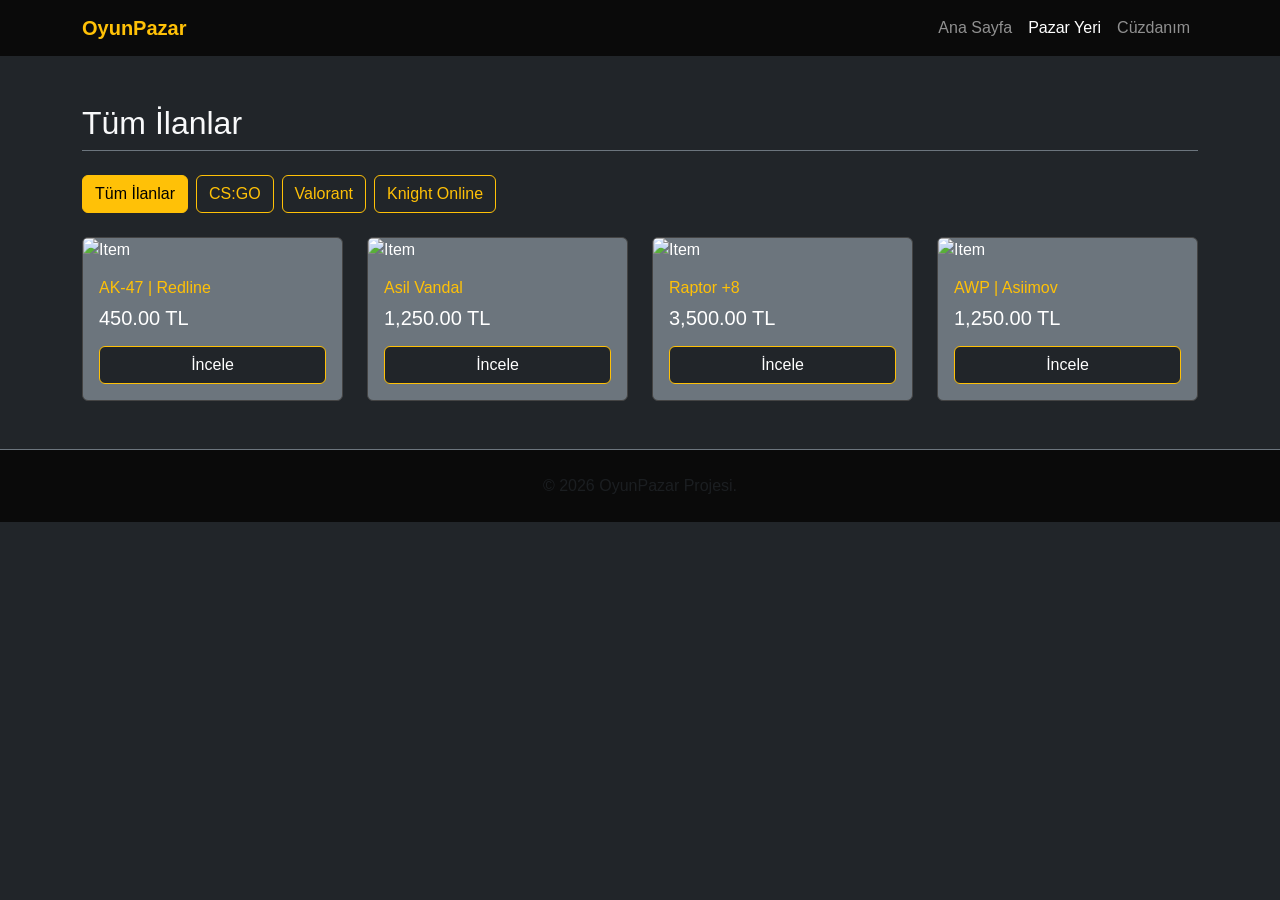
==== marketplace.html @ 5a60e392 "Proje taslağı eklendi" ====
<!DOCTYPE html>
<html lang="tr">
<head>
    <meta charset="UTF-8">
    <meta name="viewport" content="width=device-width, initial-scale=1.0">
    <title>Pazar Yeri - OyunPazar</title>
    <link href="https://cdn.jsdelivr.net/npm/bootstrap@5.3.0/dist/css/bootstrap.min.css" rel="stylesheet">
    <link rel="stylesheet" href="style.css">
</head>
<body class="bg-dark text-light">

    <nav class="navbar navbar-expand-lg navbar-dark bg-black">
        <div class="container">
            <a class="navbar-brand text-warning fw-bold" href="index.html">OyunPazar</a>
            <button class="navbar-toggler" type="button" data-bs-toggle="collapse" data-bs-target="#navbarNav">
                <span class="navbar-toggler-icon"></span>
            </button>
            <div class="collapse navbar-collapse" id="navbarNav">
                <ul class="navbar-nav ms-auto">
                    <li class="nav-item"><a class="nav-link" href="index.html">Ana Sayfa</a></li>
                    <li class="nav-item"><a class="nav-link active" href="marketplace.html">Pazar Yeri</a></li>
                    <li class="nav-item"><a class="nav-link" href="profile.html">Cüzdanım</a></li>
                </ul>
            </div>
        </div>
    </nav>

    <div class="container mt-5 mb-5">
        <h2 class="border-bottom border-secondary pb-2 mb-4">Tüm İlanlar</h2>
        
        <div class="row mb-4">
            <div class="col-md-12 d-flex flex-wrap gap-2">
                <button class="btn btn-warning" onclick="filtrele('hepsi')">Tüm İlanlar</button>
                <button class="btn btn-outline-warning" onclick="filtrele('csgo')">CS:GO</button>
                <button class="btn btn-outline-warning" onclick="filtrele('valorant')">Valorant</button>
                <button class="btn btn-outline-warning" onclick="filtrele('ko')">Knight Online</button>
            </div>
        </div>

        <div class="row g-4" id="ilanlar-kutusu">
            
            <div class="col-md-3 col-sm-6 ilan-karti" data-kategori="csgo">
                <div class="card bg-secondary text-white custom-card h-100">
                    <img src="https://placehold.co/400x300/1a1a1a/ffc107?text=AK-47+Redline" class="card-img-top" alt="Item">
                    <div class="card-body d-flex flex-column">
                        <h6 class="card-title text-warning">AK-47 | Redline</h6>
                        <h5 class="mb-3 mt-auto">450.00 TL</h5>
                        <a href="product-detail.html" class="btn btn-dark w-100 border border-warning">İncele</a>
                    </div>
                </div>
            </div>
            
            <div class="col-md-3 col-sm-6 ilan-karti" data-kategori="valorant">
                <div class="card bg-secondary text-white custom-card h-100">
                    <img src="https://placehold.co/400x300/1a1a1a/ffc107?text=Asil+Vandal" class="card-img-top" alt="Item">
                    <div class="card-body d-flex flex-column">
                        <h6 class="card-title text-warning">Asil Vandal</h6>
                        <h5 class="mb-3 mt-auto">1,250.00 TL</h5>
                        <a href="product-detail.html" class="btn btn-dark w-100 border border-warning">İncele</a>
                    </div>
                </div>
            </div>

            <div class="col-md-3 col-sm-6 ilan-karti" data-kategori="ko">
                <div class="card bg-secondary text-white custom-card h-100">
                    <img src="https://placehold.co/400x300/1a1a1a/ffc107?text=Raptor+%2B8" class="card-img-top" alt="Item">
                    <div class="card-body d-flex flex-column">
                        <h6 class="card-title text-warning">Raptor +8</h6>
                        <h5 class="mb-3 mt-auto">3,500.00 TL</h5>
                        <a href="product-detail.html" class="btn btn-dark w-100 border border-warning">İncele</a>
                    </div>
                </div>
            </div>

            <div class="col-md-3 col-sm-6 ilan-karti" data-kategori="csgo">
                <div class="card bg-secondary text-white custom-card h-100">
                    <img src="https://placehold.co/400x300/1a1a1a/ffc107?text=AWP+Asiimov" class="card-img-top" alt="Item">
                    <div class="card-body d-flex flex-column">
                        <h6 class="card-title text-warning">AWP | Asiimov</h6>
                        <h5 class="mb-3 mt-auto">1,250.00 TL</h5>
                        <a href="product-detail.html" class="btn btn-dark w-100 border border-warning">İncele</a>
                    </div>
                </div>
            </div>

        </div>
    </div>

    <footer class="bg-black text-center py-4 mt-auto border-top border-secondary">
        <div class="container">
            <p class="mb-0 text-muted">&copy; 2026 OyunPazar Projesi.</p>
        </div>
    </footer>

    <script src="https://cdn.jsdelivr.net/npm/bootstrap@5.3.0/dist/js/bootstrap.bundle.min.js"></script>
    <script src="script.js"></script>
</body>
</html>
---- style.css ----
/* Temel Ayarlar */
body {
    font-family: 'Segoe UI', Tahoma, Geneva, Verdana, sans-serif;
}

/* Navbar ve Footer Siyahı */
.bg-black {
    background-color: #0a0a0a !important;
}

/* Ana Sayfa Karşılama Alanı (Görünürlük) */
.custom-hero {
    background-color: #1a1a1a;
    border-radius: 15px;
    border: 1px solid #333;
    box-shadow: 0 4px 15px rgba(0,0,0,0.5);
}

/* Kart Hover Efekti (Geri Bildirim) */
.custom-card {
    transition: transform 0.3s ease, box-shadow 0.3s ease;
    border: 1px solid #444;
}

.custom-card:hover {
    transform: translateY(-5px);
    box-shadow: 0 10px 20px rgba(255, 193, 7, 0.2);
}
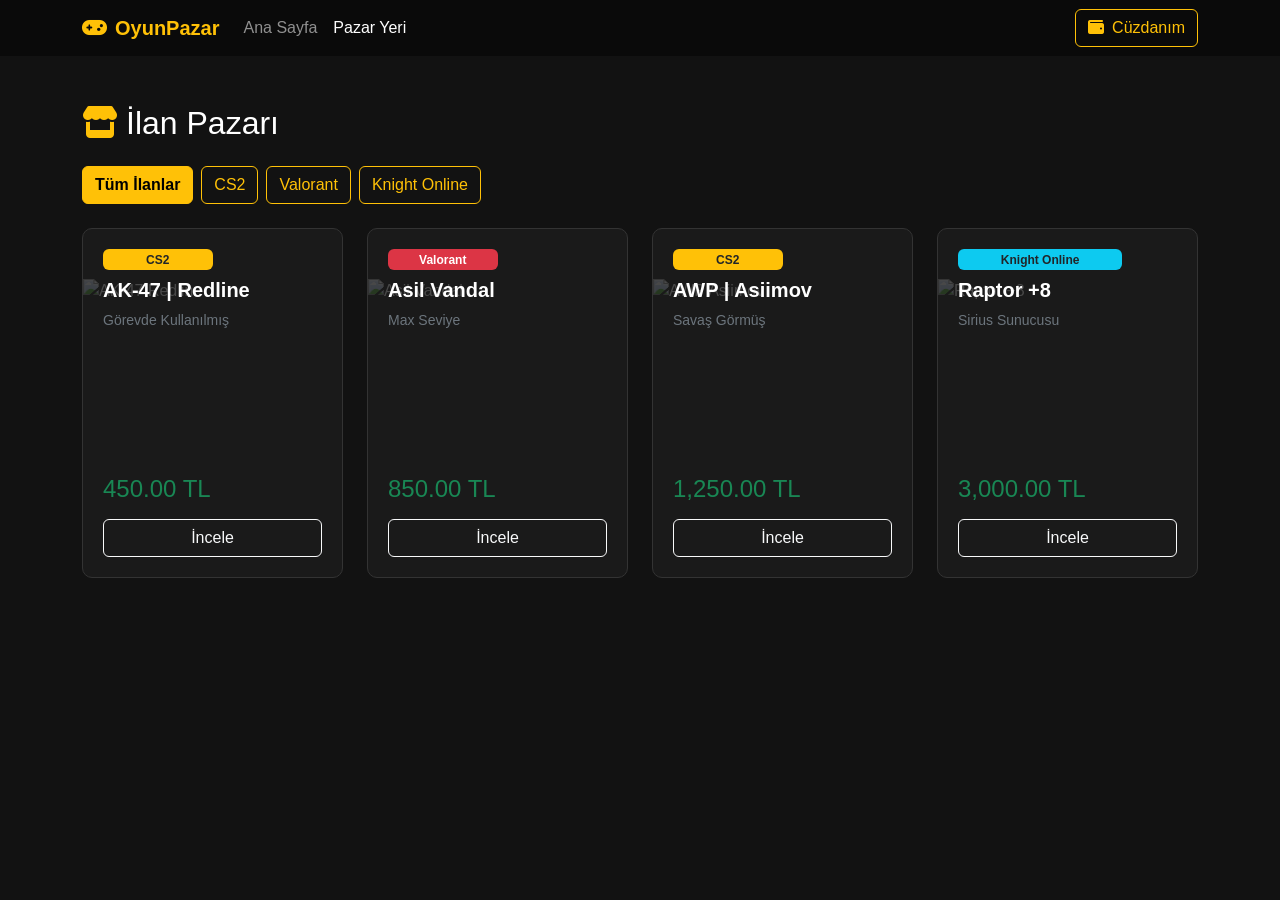
==== commit 88c3210f: "Added new design and tabbed wallet, separated JS file" ====
--- a/marketplace.html
+++ b/marketplace.html
@@ -3,35 +3,38 @@
 <head>
     <meta charset="UTF-8">
     <meta name="viewport" content="width=device-width, initial-scale=1.0">
-    <title>Pazar Yeri - OyunPazar</title>
+    <title>İlanlar - OyunPazar</title>
     <link href="https://cdn.jsdelivr.net/npm/bootstrap@5.3.0/dist/css/bootstrap.min.css" rel="stylesheet">
+    <link rel="stylesheet" href="https://cdnjs.cloudflare.com/ajax/libs/font-awesome/6.4.0/css/all.min.css">
     <link rel="stylesheet" href="style.css">
 </head>
-<body class="bg-dark text-light">
+<body>
 
-    <nav class="navbar navbar-expand-lg navbar-dark bg-black">
+    <nav class="navbar navbar-expand-lg navbar-dark bg-black sticky-top">
         <div class="container">
-            <a class="navbar-brand text-warning fw-bold" href="index.html">OyunPazar</a>
+            <a class="navbar-brand text-warning fw-bold" href="index.html"><i class="fas fa-gamepad me-2"></i>OyunPazar</a>
             <button class="navbar-toggler" type="button" data-bs-toggle="collapse" data-bs-target="#navbarNav">
                 <span class="navbar-toggler-icon"></span>
             </button>
             <div class="collapse navbar-collapse" id="navbarNav">
-                <ul class="navbar-nav ms-auto">
+                <ul class="navbar-nav me-auto">
                     <li class="nav-item"><a class="nav-link" href="index.html">Ana Sayfa</a></li>
                     <li class="nav-item"><a class="nav-link active" href="marketplace.html">Pazar Yeri</a></li>
-                    <li class="nav-item"><a class="nav-link" href="profile.html">Cüzdanım</a></li>
+                </ul>
+                <ul class="navbar-nav ms-auto">
+                    <li class="nav-item"><a class="btn btn-outline-warning" href="wallet.html"><i class="fas fa-wallet me-1"></i> Cüzdanım</a></li>
                 </ul>
             </div>
         </div>
     </nav>
 
     <div class="container mt-5 mb-5">
-        <h2 class="border-bottom border-secondary pb-2 mb-4">Tüm İlanlar</h2>
+        <h2 class="mb-4 text-white"><i class="fas fa-store me-2 text-warning"></i>İlan Pazarı</h2>
         
         <div class="row mb-4">
             <div class="col-md-12 d-flex flex-wrap gap-2">
-                <button class="btn btn-warning" onclick="filtrele('hepsi')">Tüm İlanlar</button>
-                <button class="btn btn-outline-warning" onclick="filtrele('csgo')">CS:GO</button>
+                <button class="btn btn-warning fw-bold" onclick="filtrele('hepsi')">Tüm İlanlar</button>
+                <button class="btn btn-outline-warning" onclick="filtrele('cs2')">CS2</button>
                 <button class="btn btn-outline-warning" onclick="filtrele('valorant')">Valorant</button>
                 <button class="btn btn-outline-warning" onclick="filtrele('ko')">Knight Online</button>
             </div>
@@ -39,46 +42,54 @@
 
         <div class="row g-4" id="ilanlar-kutusu">
             
-            <div class="col-md-3 col-sm-6 ilan-karti" data-kategori="csgo">
-                <div class="card bg-secondary text-white custom-card h-100">
-                    <img src="https://placehold.co/400x300/1a1a1a/ffc107?text=AK-47+Redline" class="card-img-top" alt="Item">
-                    <div class="card-body d-flex flex-column">
-                        <h6 class="card-title text-warning">AK-47 | Redline</h6>
-                        <h5 class="mb-3 mt-auto">450.00 TL</h5>
-                        <a href="product-detail.html" class="btn btn-dark w-100 border border-warning">İncele</a>
+            <div class="col-md-3 col-sm-6 ilan-karti" data-kategori="cs2">
+                <div class="ilan-karti-inner">
+                    <img src="img/ak47redline-ilan.png" class="ilan-bg-img" alt="AK-47 Redline">
+                    <div class="ilan-content">
+                        <span class="badge bg-warning text-dark w-50 mb-2">CS2</span>
+                        <h5 class="text-white fw-bold">AK-47 | Redline</h5>
+                        <p class="text-secondary small">Görevde Kullanılmış</p>
+                        <h4 class="text-success mt-auto mb-3">450.00 TL</h4>
+                        <a href="product-detail.html" class="btn btn-outline-light w-100">İncele</a>
                     </div>
                 </div>
             </div>
-            
+
             <div class="col-md-3 col-sm-6 ilan-karti" data-kategori="valorant">
-                <div class="card bg-secondary text-white custom-card h-100">
-                    <img src="https://placehold.co/400x300/1a1a1a/ffc107?text=Asil+Vandal" class="card-img-top" alt="Item">
-                    <div class="card-body d-flex flex-column">
-                        <h6 class="card-title text-warning">Asil Vandal</h6>
-                        <h5 class="mb-3 mt-auto">1,250.00 TL</h5>
-                        <a href="product-detail.html" class="btn btn-dark w-100 border border-warning">İncele</a>
+                <div class="ilan-karti-inner">
+                    <img src="img/asilvandal-ilan.png" class="ilan-bg-img" alt="Asil Vandal">
+                    <div class="ilan-content">
+                        <span class="badge bg-danger text-white w-50 mb-2">Valorant</span>
+                        <h5 class="text-white fw-bold">Asil Vandal</h5>
+                        <p class="text-secondary small">Max Seviye</p>
+                        <h4 class="text-success mt-auto mb-3">850.00 TL</h4>
+                        <a href="#" class="btn btn-outline-light w-100">İncele</a>
+                    </div>
+                </div>
+            </div>
+
+            <div class="col-md-3 col-sm-6 ilan-karti" data-kategori="cs2">
+                <div class="ilan-karti-inner">
+                    <img src="img/awpasimov-ilan.png" class="ilan-bg-img" alt="AWP Asiimov">
+                    <div class="ilan-content">
+                        <span class="badge bg-warning text-dark w-50 mb-2">CS2</span>
+                        <h5 class="text-white fw-bold">AWP | Asiimov</h5>
+                        <p class="text-secondary small">Savaş Görmüş</p>
+                        <h4 class="text-success mt-auto mb-3">1,250.00 TL</h4>
+                        <a href="product-detail.html" class="btn btn-outline-light w-100">İncele</a>
                     </div>
                 </div>
             </div>
 
             <div class="col-md-3 col-sm-6 ilan-karti" data-kategori="ko">
-                <div class="card bg-secondary text-white custom-card h-100">
-                    <img src="https://placehold.co/400x300/1a1a1a/ffc107?text=Raptor+%2B8" class="card-img-top" alt="Item">
-                    <div class="card-body d-flex flex-column">
-                        <h6 class="card-title text-warning">Raptor +8</h6>
-                        <h5 class="mb-3 mt-auto">3,500.00 TL</h5>
-                        <a href="product-detail.html" class="btn btn-dark w-100 border border-warning">İncele</a>
-                    </div>
-                </div>
-            </div>
-
-            <div class="col-md-3 col-sm-6 ilan-karti" data-kategori="csgo">
-                <div class="card bg-secondary text-white custom-card h-100">
-                    <img src="https://placehold.co/400x300/1a1a1a/ffc107?text=AWP+Asiimov" class="card-img-top" alt="Item">
-                    <div class="card-body d-flex flex-column">
-                        <h6 class="card-title text-warning">AWP | Asiimov</h6>
-                        <h5 class="mb-3 mt-auto">1,250.00 TL</h5>
-                        <a href="product-detail.html" class="btn btn-dark w-100 border border-warning">İncele</a>
+                <div class="ilan-karti-inner">
+                    <img src="img/raptor-ilan.png" class="ilan-bg-img" alt="Raptor +8">
+                    <div class="ilan-content">
+                        <span class="badge bg-info text-dark w-75 mb-2">Knight Online</span>
+                        <h5 class="text-white fw-bold">Raptor +8</h5>
+                        <p class="text-secondary small">Sirius Sunucusu</p>
+                        <h4 class="text-success mt-auto mb-3">3,000.00 TL</h4>
+                        <a href="#" class="btn btn-outline-light w-100">İncele</a>
                     </div>
                 </div>
             </div>
@@ -86,12 +97,6 @@
         </div>
     </div>
 
-    <footer class="bg-black text-center py-4 mt-auto border-top border-secondary">
-        <div class="container">
-            <p class="mb-0 text-muted">&copy; 2026 OyunPazar Projesi.</p>
-        </div>
-    </footer>
-
     <script src="https://cdn.jsdelivr.net/npm/bootstrap@5.3.0/dist/js/bootstrap.bundle.min.js"></script>
     <script src="script.js"></script>
 </body>
--- a/style.css
+++ b/style.css
@@ -1,28 +1,81 @@
-/* Temel Ayarlar */
 body {
+    background-color: #121212;
+    color: #fff;
     font-family: 'Segoe UI', Tahoma, Geneva, Verdana, sans-serif;
 }
 
-/* Navbar ve Footer Siyahı */
 .bg-black {
     background-color: #0a0a0a !important;
 }
 
-/* Ana Sayfa Karşılama Alanı (Görünürlük) */
-.custom-hero {
-    background-color: #1a1a1a;
-    border-radius: 15px;
-    border: 1px solid #333;
-    box-shadow: 0 4px 15px rgba(0,0,0,0.5);
+/* Kategori Arka Planlı Kartlar */
+.category-card {
+    height: 220px;
+    background-size: cover;
+    background-position: center;
+    position: relative;
+    border: 1px solid #444;
+    border-radius: 10px;
+    overflow: hidden;
+    transition: transform 0.3s ease, box-shadow 0.3s ease;
+    display: block;
+    text-decoration: none;
 }
 
-/* Kart Hover Efekti (Geri Bildirim) */
-.custom-card {
-    transition: transform 0.3s ease, box-shadow 0.3s ease;
-    border: 1px solid #444;
+.category-card:hover {
+    transform: translateY(-5px);
+    box-shadow: 0 10px 20px rgba(255, 193, 7, 0.4);
 }
 
-.custom-card:hover {
+.category-overlay {
+    position: absolute;
+    top: 0; left: 0; width: 100%; height: 100%;
+    background: rgba(0, 0, 0, 0.7); /* Resmi karartır, yazıyı öne çıkarır */
+    display: flex;
+    flex-direction: column;
+    justify-content: center;
+    align-items: center;
+    transition: background 0.3s ease;
+}
+
+.category-card:hover .category-overlay {
+    background: rgba(0, 0, 0, 0.4); /* Hoverda aydınlanır */
+}
+
+/* İlan Kartları (Resim Arkada) */
+.ilan-karti-inner {
+    position: relative;
+    height: 350px;
+    background-color: #1a1a1a;
+    border: 1px solid #333;
+    border-radius: 10px;
+    overflow: hidden;
+    transition: transform 0.3s ease;
+}
+
+.ilan-karti-inner:hover {
     transform: translateY(-5px);
-    box-shadow: 0 10px 20px rgba(255, 193, 7, 0.2);
+    border-color: #ffc107;
+}
+
+.ilan-bg-img {
+    position: absolute;
+    top: 50px; left: 0; width: 100%; height: 80%;
+    object-fit: contain;
+    opacity: 0.2; /* Resim yazının arkasında silik dursun */
+    z-index: 0;
+    transition: opacity 0.3s ease;
+}
+
+.ilan-karti-inner:hover .ilan-bg-img {
+    opacity: 0.5; /* Fareyle gelince resim belirginleşsin */
+}
+
+.ilan-content {
+    position: relative;
+    z-index: 1;
+    height: 100%;
+    display: flex;
+    flex-direction: column;
+    padding: 20px;
 }
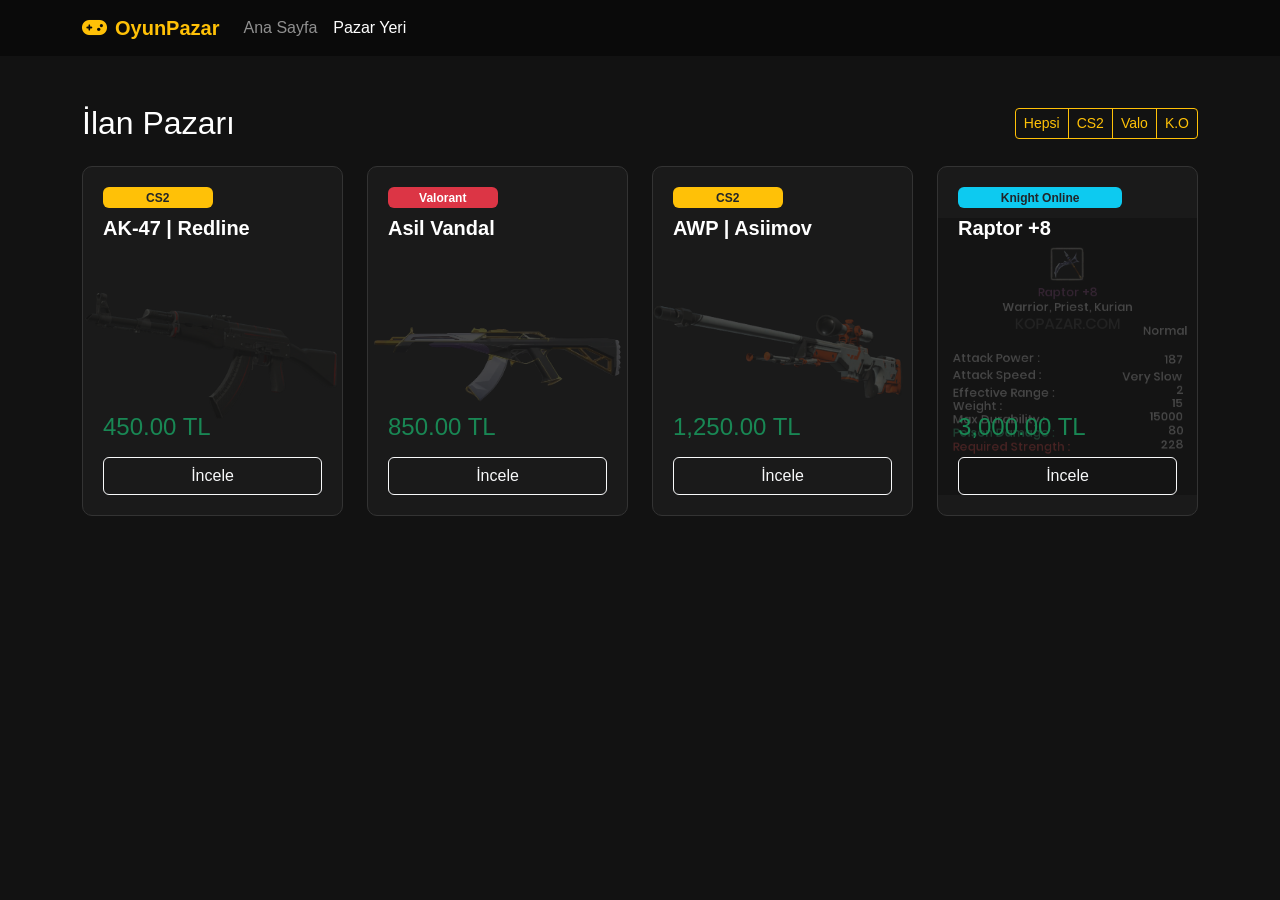
==== commit d1f38cac: "Final polish: Added hero box, fixed seller nicknames and enhanced filtering" ====
--- a/marketplace.html
+++ b/marketplace.html
@@ -2,101 +2,82 @@
 <html lang="tr">
 <head>
     <meta charset="UTF-8">
-    <meta name="viewport" content="width=device-width, initial-scale=1.0">
-    <title>İlanlar - OyunPazar</title>
+    <title>Pazar Yeri - OyunPazar</title>
     <link href="https://cdn.jsdelivr.net/npm/bootstrap@5.3.0/dist/css/bootstrap.min.css" rel="stylesheet">
     <link rel="stylesheet" href="https://cdnjs.cloudflare.com/ajax/libs/font-awesome/6.4.0/css/all.min.css">
     <link rel="stylesheet" href="style.css">
 </head>
 <body>
-
     <nav class="navbar navbar-expand-lg navbar-dark bg-black sticky-top">
         <div class="container">
             <a class="navbar-brand text-warning fw-bold" href="index.html"><i class="fas fa-gamepad me-2"></i>OyunPazar</a>
-            <button class="navbar-toggler" type="button" data-bs-toggle="collapse" data-bs-target="#navbarNav">
-                <span class="navbar-toggler-icon"></span>
-            </button>
             <div class="collapse navbar-collapse" id="navbarNav">
                 <ul class="navbar-nav me-auto">
                     <li class="nav-item"><a class="nav-link" href="index.html">Ana Sayfa</a></li>
                     <li class="nav-item"><a class="nav-link active" href="marketplace.html">Pazar Yeri</a></li>
-                </ul>
-                <ul class="navbar-nav ms-auto">
-                    <li class="nav-item"><a class="btn btn-outline-warning" href="wallet.html"><i class="fas fa-wallet me-1"></i> Cüzdanım</a></li>
                 </ul>
             </div>
         </div>
     </nav>
 
     <div class="container mt-5 mb-5">
-        <h2 class="mb-4 text-white"><i class="fas fa-store me-2 text-warning"></i>İlan Pazarı</h2>
-        
-        <div class="row mb-4">
-            <div class="col-md-12 d-flex flex-wrap gap-2">
-                <button class="btn btn-warning fw-bold" onclick="filtrele('hepsi')">Tüm İlanlar</button>
-                <button class="btn btn-outline-warning" onclick="filtrele('cs2')">CS2</button>
-                <button class="btn btn-outline-warning" onclick="filtrele('valorant')">Valorant</button>
-                <button class="btn btn-outline-warning" onclick="filtrele('ko')">Knight Online</button>
+        <div class="d-flex justify-content-between align-items-center mb-4">
+            <h2 class="text-white m-0">İlan Pazarı</h2>
+            <div class="btn-group">
+                <button class="btn btn-outline-warning btn-sm" onclick="filtrele('hepsi')">Hepsi</button>
+                <button class="btn btn-outline-warning btn-sm" onclick="filtrele('cs2')">CS2</button>
+                <button class="btn btn-outline-warning btn-sm" onclick="filtrele('valorant')">Valo</button>
+                <button class="btn btn-outline-warning btn-sm" onclick="filtrele('ko')">K.O</button>
             </div>
         </div>
 
         <div class="row g-4" id="ilanlar-kutusu">
-            
-            <div class="col-md-3 col-sm-6 ilan-karti" data-kategori="cs2">
+            <div class="col-md-3 ilan-karti" data-kategori="cs2">
                 <div class="ilan-karti-inner">
-                    <img src="img/ak47redline-ilan.png" class="ilan-bg-img" alt="AK-47 Redline">
+                    <img src="img/ak47redline-ilan.png" class="ilan-bg-img">
                     <div class="ilan-content">
-                        <span class="badge bg-warning text-dark w-50 mb-2">CS2</span>
+                        <span class="badge bg-warning text-dark mb-2 w-50">CS2</span>
                         <h5 class="text-white fw-bold">AK-47 | Redline</h5>
-                        <p class="text-secondary small">Görevde Kullanılmış</p>
                         <h4 class="text-success mt-auto mb-3">450.00 TL</h4>
-                        <a href="product-detail.html" class="btn btn-outline-light w-100">İncele</a>
+                        <a href="product-detail.html?item=ak47" class="btn btn-outline-light w-100">İncele</a>
                     </div>
                 </div>
             </div>
-
-            <div class="col-md-3 col-sm-6 ilan-karti" data-kategori="valorant">
+            <div class="col-md-3 ilan-karti" data-kategori="valorant">
                 <div class="ilan-karti-inner">
-                    <img src="img/asilvandal-ilan.png" class="ilan-bg-img" alt="Asil Vandal">
+                    <img src="img/asilvandal-ilan.png" class="ilan-bg-img">
                     <div class="ilan-content">
-                        <span class="badge bg-danger text-white w-50 mb-2">Valorant</span>
+                        <span class="badge bg-danger text-white mb-2 w-50">Valorant</span>
                         <h5 class="text-white fw-bold">Asil Vandal</h5>
-                        <p class="text-secondary small">Max Seviye</p>
                         <h4 class="text-success mt-auto mb-3">850.00 TL</h4>
-                        <a href="#" class="btn btn-outline-light w-100">İncele</a>
+                        <a href="product-detail.html?item=vandal" class="btn btn-outline-light w-100">İncele</a>
                     </div>
                 </div>
             </div>
-
-            <div class="col-md-3 col-sm-6 ilan-karti" data-kategori="cs2">
+            <div class="col-md-3 ilan-karti" data-kategori="cs2">
                 <div class="ilan-karti-inner">
-                    <img src="img/awpasimov-ilan.png" class="ilan-bg-img" alt="AWP Asiimov">
+                    <img src="img/awpasiimov-ilan.png" class="ilan-bg-img">
                     <div class="ilan-content">
-                        <span class="badge bg-warning text-dark w-50 mb-2">CS2</span>
+                        <span class="badge bg-warning text-dark mb-2 w-50">CS2</span>
                         <h5 class="text-white fw-bold">AWP | Asiimov</h5>
-                        <p class="text-secondary small">Savaş Görmüş</p>
                         <h4 class="text-success mt-auto mb-3">1,250.00 TL</h4>
-                        <a href="product-detail.html" class="btn btn-outline-light w-100">İncele</a>
+                        <a href="product-detail.html?item=awp" class="btn btn-outline-light w-100">İncele</a>
                     </div>
                 </div>
             </div>
-
-            <div class="col-md-3 col-sm-6 ilan-karti" data-kategori="ko">
+            <div class="col-md-3 ilan-karti" data-kategori="ko">
                 <div class="ilan-karti-inner">
-                    <img src="img/raptor-ilan.png" class="ilan-bg-img" alt="Raptor +8">
+                    <img src="img/raptor-ilan.png" class="ilan-bg-img">
                     <div class="ilan-content">
-                        <span class="badge bg-info text-dark w-75 mb-2">Knight Online</span>
+                        <span class="badge bg-info text-dark mb-2 w-75">Knight Online</span>
                         <h5 class="text-white fw-bold">Raptor +8</h5>
-                        <p class="text-secondary small">Sirius Sunucusu</p>
                         <h4 class="text-success mt-auto mb-3">3,000.00 TL</h4>
-                        <a href="#" class="btn btn-outline-light w-100">İncele</a>
+                        <a href="product-detail.html?item=raptor" class="btn btn-outline-light w-100">İncele</a>
                     </div>
                 </div>
             </div>
-
         </div>
     </div>
-
     <script src="https://cdn.jsdelivr.net/npm/bootstrap@5.3.0/dist/js/bootstrap.bundle.min.js"></script>
     <script src="script.js"></script>
 </body>
--- a/style.css
+++ b/style.css
@@ -1,81 +1,23 @@
-body {
-    background-color: #121212;
-    color: #fff;
-    font-family: 'Segoe UI', Tahoma, Geneva, Verdana, sans-serif;
+body { background-color: #121212; color: #fff; font-family: 'Segoe UI', sans-serif; }
+.bg-black { background-color: #0a0a0a !important; }
+
+/* Yeni Başlık Kutusu (Hero Box) */
+.hero-box {
+    background-color: #0a0a0a;
+    border: 1px solid #333;
+    border-radius: 15px;
+    padding: 60px 20px;
+    margin-top: 40px;
+    margin-bottom: 40px;
 }
 
-.bg-black {
-    background-color: #0a0a0a !important;
-}
+/* Kategori Kartları */
+.category-card { height: 180px; background-color: #0a0a0a; border: 1px solid #333; border-radius: 10px; display: flex; justify-content: center; align-items: center; text-decoration: none; transition: 0.3s ease; }
+.category-card:hover { border-color: #ffc107; transform: translateY(-5px); background-color: #111; }
 
-/* Kategori Arka Planlı Kartlar */
-.category-card {
-    height: 220px;
-    background-size: cover;
-    background-position: center;
-    position: relative;
-    border: 1px solid #444;
-    border-radius: 10px;
-    overflow: hidden;
-    transition: transform 0.3s ease, box-shadow 0.3s ease;
-    display: block;
-    text-decoration: none;
-}
-
-.category-card:hover {
-    transform: translateY(-5px);
-    box-shadow: 0 10px 20px rgba(255, 193, 7, 0.4);
-}
-
-.category-overlay {
-    position: absolute;
-    top: 0; left: 0; width: 100%; height: 100%;
-    background: rgba(0, 0, 0, 0.7); /* Resmi karartır, yazıyı öne çıkarır */
-    display: flex;
-    flex-direction: column;
-    justify-content: center;
-    align-items: center;
-    transition: background 0.3s ease;
-}
-
-.category-card:hover .category-overlay {
-    background: rgba(0, 0, 0, 0.4); /* Hoverda aydınlanır */
-}
-
-/* İlan Kartları (Resim Arkada) */
-.ilan-karti-inner {
-    position: relative;
-    height: 350px;
-    background-color: #1a1a1a;
-    border: 1px solid #333;
-    border-radius: 10px;
-    overflow: hidden;
-    transition: transform 0.3s ease;
-}
-
-.ilan-karti-inner:hover {
-    transform: translateY(-5px);
-    border-color: #ffc107;
-}
-
-.ilan-bg-img {
-    position: absolute;
-    top: 50px; left: 0; width: 100%; height: 80%;
-    object-fit: contain;
-    opacity: 0.2; /* Resim yazının arkasında silik dursun */
-    z-index: 0;
-    transition: opacity 0.3s ease;
-}
-
-.ilan-karti-inner:hover .ilan-bg-img {
-    opacity: 0.5; /* Fareyle gelince resim belirginleşsin */
-}
-
-.ilan-content {
-    position: relative;
-    z-index: 1;
-    height: 100%;
-    display: flex;
-    flex-direction: column;
-    padding: 20px;
-}+/* İlan Kartları */
+.ilan-karti-inner { position: relative; height: 350px; background-color: #1a1a1a; border: 1px solid #333; border-radius: 10px; overflow: hidden; transition: 0.3s ease; }
+.ilan-karti-inner:hover { transform: translateY(-5px); border-color: #ffc107; }
+.ilan-bg-img { position: absolute; top: 50px; left: 0; width: 100%; height: 80%; object-fit: contain; opacity: 0.2; z-index: 0; transition: 0.5s ease; }
+.ilan-karti-inner:hover .ilan-bg-img { opacity: 0.6; }
+.ilan-content { position: relative; z-index: 1; height: 100%; display: flex; flex-direction: column; padding: 20px; }
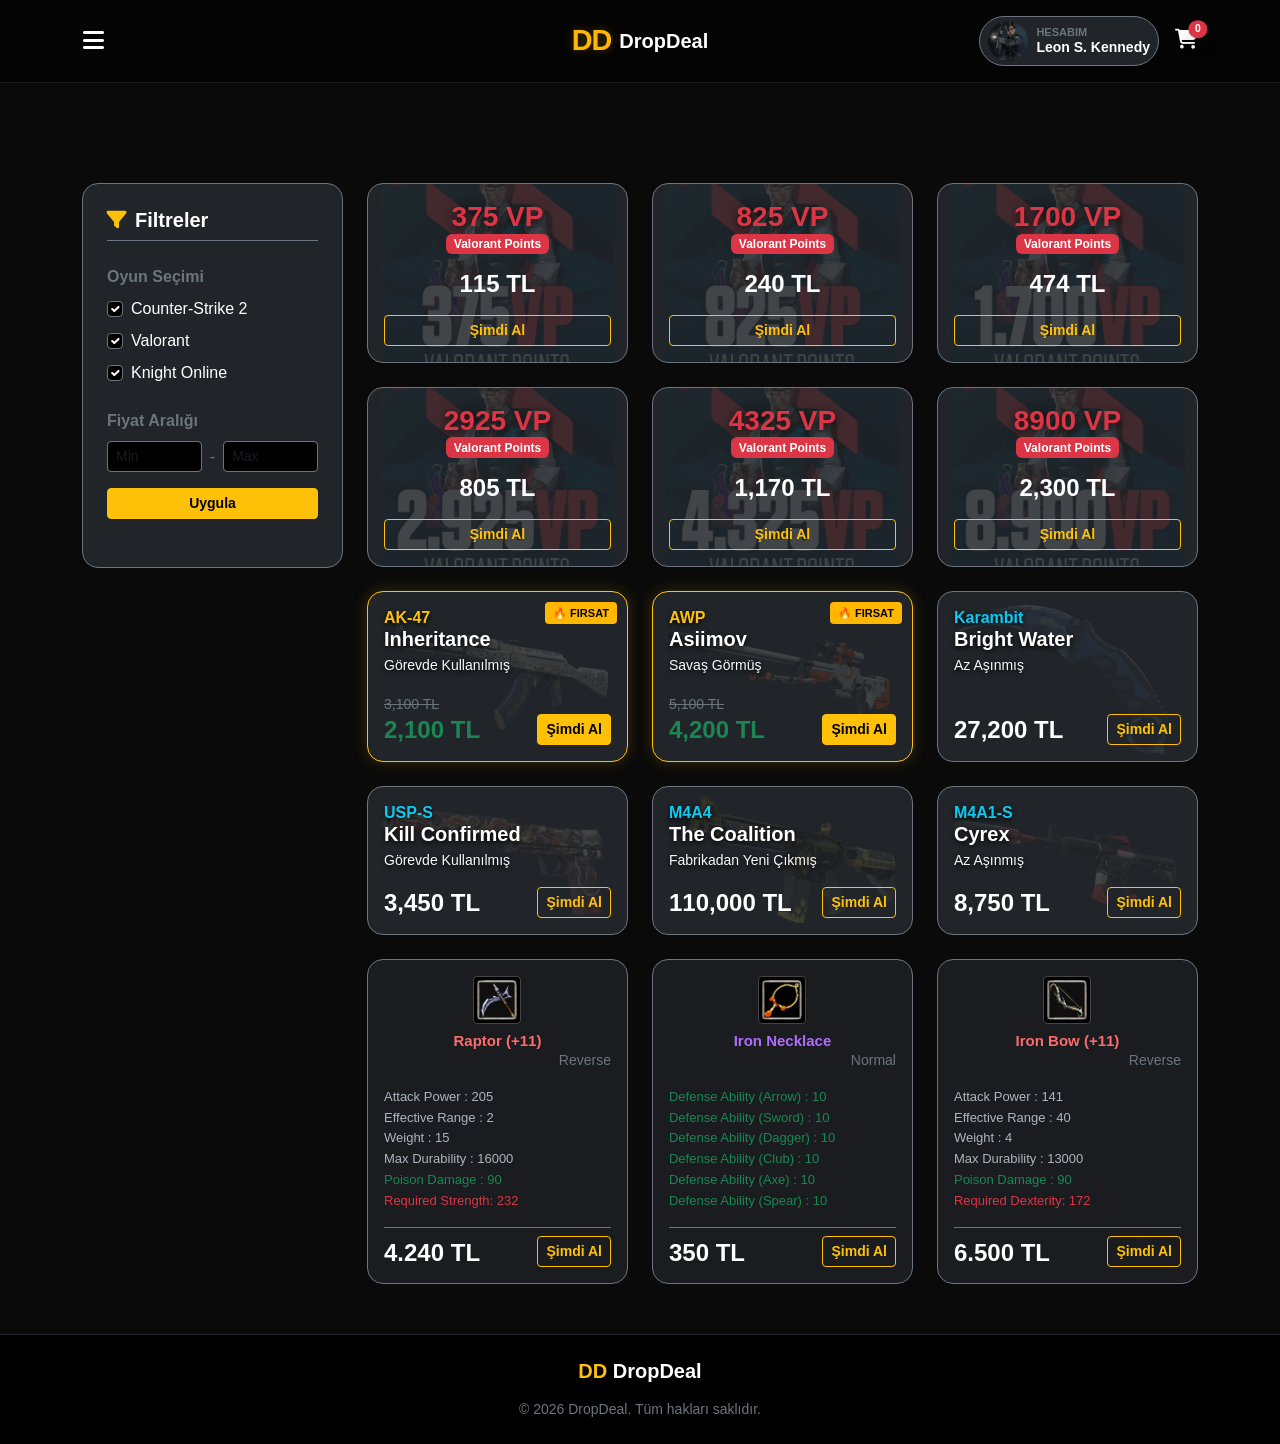
==== commit 864ae702: "Finalize project updates and optimize logic" ====
--- a/marketplace.html
+++ b/marketplace.html
@@ -1,84 +1,404 @@
 <!DOCTYPE html>
-<html lang="tr">
-<head>
-    <meta charset="UTF-8">
-    <title>Pazar Yeri - OyunPazar</title>
-    <link href="https://cdn.jsdelivr.net/npm/bootstrap@5.3.0/dist/css/bootstrap.min.css" rel="stylesheet">
-    <link rel="stylesheet" href="https://cdnjs.cloudflare.com/ajax/libs/font-awesome/6.4.0/css/all.min.css">
-    <link rel="stylesheet" href="style.css">
-</head>
-<body>
-    <nav class="navbar navbar-expand-lg navbar-dark bg-black sticky-top">
-        <div class="container">
-            <a class="navbar-brand text-warning fw-bold" href="index.html"><i class="fas fa-gamepad me-2"></i>OyunPazar</a>
-            <div class="collapse navbar-collapse" id="navbarNav">
-                <ul class="navbar-nav me-auto">
-                    <li class="nav-item"><a class="nav-link" href="index.html">Ana Sayfa</a></li>
-                    <li class="nav-item"><a class="nav-link active" href="marketplace.html">Pazar Yeri</a></li>
-                </ul>
+<html lang="en">
+    <head>
+        <meta charset="UTF-8">
+        <meta name="viewport" content="width=device-width, initial-scale=1.0">
+        <title>Marketplace - DropDeal</title>
+        <link href="https://cdn.jsdelivr.net/npm/bootstrap@5.3.0/dist/css/bootstrap.min.css" rel="stylesheet">
+        <link rel="stylesheet" href="https://cdnjs.cloudflare.com/ajax/libs/font-awesome/6.4.0/css/all.min.css">
+        <link rel="stylesheet" href="style.css">
+    </head>
+    <body>
+            <nav class="navbar nav1 sticky-top py-3 position-relative">
+                <div class="container d-flex justify-content-between align-items-center">
+                    <button class="btn btn-link text-white fs-4 p-0 text-decoration-none" type="button" data-bs-toggle="offcanvas" data-bs-target="#gizliMenu">
+                        <i class="fas fa-bars"></i>
+                    </button>
+
+                    <a class="navbar-brand m-0 p-0 text-white d-flex align-items-center position-absolute top-50 start-50 translate-middle" href="index.html">
+                        <span class="logodd me-2">DD</span> <span class="fw-bold fs-5 tracking-wide">DropDeal</span>
+                    </a>
+
+                    <div class="d-flex align-items-center">
+                    <a href="profile.html" class="btn btn-dark border border-secondary rounded-pill d-flex align-items-center py-1 px-2 text-decoration-none me-3">
+                        <img src="img2/leon-avatar.jpg" alt="Profil" class="rounded-circle me-2" width="40" height="40" style="object-fit: cover;">
+                        <div class="d-flex flex-column text-start" style="line-height: 1.2;">
+                            <span class="text-secondary fw-bold" style="font-size: 11px;">HESABIM</span>
+                            <span class="text-white fw-bold" style="font-size: 14px;">Leon S. Kennedy</span>
+                        </div>
+                    </a>
+
+                    <a href="#" class="nav-link text-white position-relative" data-bs-toggle="offcanvas" data-bs-target="#sepetOffcanvas">
+                        <i class="fas fa-shopping-cart fs-5"></i>
+                        <span class="position-absolute top-0 start-100 translate-middle badge rounded-pill bg-danger shadow" id="sepetSayaci" style="font-size: 0.65rem;">
+                            0
+                        </span>
+                    </a>
+                    </div>
+                </div>
+            </nav>
+
+            <div class="offcanvas offcanvas-start offcanvas-dark" id="gizliMenu">
+                <div class="offcanvas-header border-bottom border-dark">
+                    <h5 class="offcanvas-title fw-bold"><span class="text-warning">DD</span> Menu</h5>
+                    <button type="button" class="btn-close btn-close-white" data-bs-dismiss="offcanvas"></button>
+                </div>
+                <div class="offcanvas-body d-flex flex-column">
+                    <a href="index.html" class="nav-link text-white fs-5 mb-3"><i class="fas fa-home text-warning me-3"></i>Ana Sayfa</a>
+                    <a href="marketplace.html" class="nav-link text-white fs-5 mb-3"><i class="fas fa-store text-warning me-3"></i>Pazar Yeri</a>
+                    <hr class="border-secondary">
+                    <a href="#" class="nav-link text-light fs-5 mb-3" data-bs-toggle="modal" data-bs-target="#authModal">
+                        <i class="fas fa-sign-in-alt text-secondary me-3"></i>Giriş Yap
+                    </a>
+                    <a href="#" class="nav-link text-light fs-5 fw-bold" data-bs-toggle="modal" data-bs-target="#authModal">
+                        <i class="fas fa-sign-in-alt text-warning me-3"></i>Kayıt Ol
+                    </a>
+                </div>
+            </div>
+
+            <div class="container" style="margin-top: 100px; margin-bottom: 50px;">
+                <div class="row g-4">
+                    <div class="col-lg-3">
+                        <div class="bg-dark border border-secondary rounded-4 p-4 sticky-top" style="top: 100px;">
+                            <h5 class="text-white fw-bold mb-4 border-bottom border-secondary pb-2"><i class="fas fa-filter text-warning me-2"></i>Filtreler</h5>
+                            
+                            <div class="mb-4">
+                                <label class="text-secondary fw-bold mb-2">Oyun Seçimi</label>
+                                <div class="form-check mb-2">
+                                    <input class="form-check-input bg-black border-secondary" type="checkbox" id="oyunCS" checked>
+                                    <label class="form-check-label text-white" for="oyunCS">Counter-Strike 2</label>
+                                </div>
+                                <div class="form-check mb-2">
+                                    <input class="form-check-input bg-black border-secondary" type="checkbox" id="oyunValo" checked>
+                                    <label class="form-check-label text-white" for="oyunValo">Valorant</label>
+                                </div>
+                                <div class="form-check mb-2">
+                                    <input class="form-check-input bg-black border-secondary" type="checkbox" id="oyunKO" checked>
+                                    <label class="form-check-label text-white" for="oyunKO">Knight Online</label>
+                                </div>
+                            </div>
+
+                            <div class="mb-4">
+                                <label class="text-secondary fw-bold mb-2">Fiyat Aralığı</label>
+                                <div class="d-flex align-items-center gap-2">
+                                    <input type="number" id="minFiyat" class="form-control form-control-sm bg-black text-white border-secondary" placeholder="Min">
+                                    <span class="text-secondary">-</span>
+                                    <input type="number" id="maxFiyat" class="form-control form-control-sm bg-black text-white border-secondary" placeholder="Max">
+                                </div>
+                                <button class="btn btn-warning btn-sm w-100 fw-bold mt-3" onclick="filtrele()">Uygula</button>
+                            </div>
+                        </div>
+                    </div>
+
+                    <div class="col-lg-9">
+                        <div class="row g-4">
+                            <div class="col-md-6 col-xl-4 ilan-sutun" data-oyun="valo" data-fiyat="115">
+                                <div class="ilan-kart bg-dark border border-secondary rounded-4 overflow-hidden position-relative h-100 p-3 d-flex flex-column align-items-center justify-content-center text-center" onclick="window.location.href='detail.html'">
+                                    <img src="img2/vp375-bg.png" class="ilan-arkaplan-gorseli" alt="VP375">
+                                    <h3 class="text-danger fw-bold z-2 mb-0" style="text-shadow: 0 2px 10px rgba(0,0,0,0.8);">375 VP</h3>
+                                    <span class="badge bg-danger z-2 mb-3">Valorant Points</span>
+                                    <h4 class="text-white fw-bold z-2 mt-auto">115 TL</h4>
+                                    <button class="btn btn-outline-warning btn-sm z-2 w-100 mt-2 fw-bold" onclick="sepeteEkle(event)">Şimdi Al</button>
+                                </div>
+                            </div>
+
+                            <div class="col-md-6 col-xl-4 ilan-sutun" data-oyun="valo" data-fiyat="240">
+                                <div class="ilan-kart bg-dark border border-secondary rounded-4 overflow-hidden position-relative h-100 p-3 d-flex flex-column align-items-center justify-content-center text-center" onclick="window.location.href='detail.html'">
+                                    <img src="img2/vp825-bg.png" class="ilan-arkaplan-gorseli" alt="VP825">
+                                    <h3 class="text-danger fw-bold z-2 mb-0" style="text-shadow: 0 2px 10px rgba(0,0,0,0.8);">825 VP</h3>
+                                    <span class="badge bg-danger z-2 mb-3">Valorant Points</span>
+                                    <h4 class="text-white fw-bold z-2 mt-auto">240 TL</h4>
+                                    <button class="btn btn-outline-warning btn-sm z-2 w-100 mt-2 fw-bold" onclick="sepeteEkle(event)">Şimdi Al</button>
+                                </div>
+                            </div>
+
+                            <div class="col-md-6 col-xl-4 ilan-sutun" data-oyun="valo" data-fiyat="474">
+                                <div class="ilan-kart bg-dark border border-secondary rounded-4 overflow-hidden position-relative h-100 p-3 d-flex flex-column align-items-center justify-content-center text-center" onclick="window.location.href='detail.html'">
+                                    <img src="img2/vp1700-bg.png" class="ilan-arkaplan-gorseli" alt="VP1700">
+                                    <h3 class="text-danger fw-bold z-2 mb-0" style="text-shadow: 0 2px 10px rgba(0,0,0,0.8);">1700 VP</h3>
+                                    <span class="badge bg-danger z-2 mb-3">Valorant Points</span>
+                                    <h4 class="text-white fw-bold z-2 mt-auto">474 TL</h4>
+                                    <button class="btn btn-outline-warning btn-sm z-2 w-100 mt-2 fw-bold" onclick="sepeteEkle(event)">Şimdi Al</button>
+                                </div>
+                            </div>
+
+                            <div class="col-md-6 col-xl-4 ilan-sutun" data-oyun="valo" data-fiyat="805">
+                                <div class="ilan-kart bg-dark border border-secondary rounded-4 overflow-hidden position-relative h-100 p-3 d-flex flex-column align-items-center justify-content-center text-center" onclick="window.location.href='detail.html'">
+                                    <img src="img2/vp2925-bg.png" class="ilan-arkaplan-gorseli" alt="VP2925">
+                                    <h3 class="text-danger fw-bold z-2 mb-0" style="text-shadow: 0 2px 10px rgba(0,0,0,0.8);">2925 VP</h3>
+                                    <span class="badge bg-danger z-2 mb-3">Valorant Points</span>
+                                    <h4 class="text-white fw-bold z-2 mt-auto">805 TL</h4>
+                                    <button class="btn btn-outline-warning btn-sm z-2 w-100 mt-2 fw-bold" onclick="sepeteEkle(event)">Şimdi Al</button>
+                                </div>
+                            </div>
+
+                            <div class="col-md-6 col-xl-4 ilan-sutun" data-oyun="valo" data-fiyat="1170">
+                                <div class="ilan-kart bg-dark border border-secondary rounded-4 overflow-hidden position-relative h-100 p-3 d-flex flex-column align-items-center justify-content-center text-center" onclick="window.location.href='detail.html'">
+                                    <img src="img2/vp4325-bg.png" class="ilan-arkaplan-gorseli" alt="VP4325">
+                                    <h3 class="text-danger fw-bold z-2 mb-0" style="text-shadow: 0 2px 10px rgba(0,0,0,0.8);">4325 VP</h3>
+                                    <span class="badge bg-danger z-2 mb-3">Valorant Points</span>
+                                    <h4 class="text-white fw-bold z-2 mt-auto">1,170 TL</h4>
+                                    <button class="btn btn-outline-warning btn-sm z-2 w-100 mt-2 fw-bold" onclick="sepeteEkle(event)">Şimdi Al</button>
+                                </div>
+                            </div>
+
+                            <div class="col-md-6 col-xl-4 ilan-sutun" data-oyun="valo" data-fiyat="2300">
+                                <div class="ilan-kart bg-dark border border-secondary rounded-4 overflow-hidden position-relative h-100 p-3 d-flex flex-column align-items-center justify-content-center text-center" onclick="window.location.href='detail.html'">
+                                    <img src="img2/vp8900-bg.png" class="ilan-arkaplan-gorseli" alt="VP8900">
+                                    <h3 class="text-danger fw-bold z-2 mb-0" style="text-shadow: 0 2px 10px rgba(0,0,0,0.8);">8900 VP</h3>
+                                    <span class="badge bg-danger z-2 mb-3">Valorant Points</span>
+                                    <h4 class="text-white fw-bold z-2 mt-auto">2,300 TL</h4>
+                                    <button class="btn btn-outline-warning btn-sm z-2 w-100 mt-2 fw-bold" onclick="sepeteEkle(event)">Şimdi Al</button>
+                                </div>
+                            </div>
+
+                            <div class="col-md-6 col-xl-4 ilan-sutun" data-oyun="cs2" data-fiyat="2100">
+                                <div class="ilan-kart bg-dark border border-warning rounded-4 overflow-hidden position-relative h-100 p-3 d-flex flex-column text-start" style="box-shadow: 0 0 15px rgba(255, 183, 0, 0.2);" onclick="window.location.href='detail.html'">
+                                    <span class="firsat-etiketi z-2">🔥 FIRSAT</span>
+                                    <img src="img2/ak47-inheritance.png" class="ilan-arkaplan-gorseli" alt="AK-47">
+                                    <h6 class="text-warning fw-bold z-2 mb-0" style="text-shadow: 0 2px 5px rgba(0,0,0,0.9);">AK-47</h6>
+                                    <h5 class="text-white fw-bold z-2 mb-1" style="text-shadow: 0 2px 5px rgba(0,0,0,0.9);">Inheritance</h5>
+                                    <small class="text-light z-2 mb-3" style="text-shadow: 0 2px 5px rgba(0,0,0,0.9);">Görevde Kullanılmış</small>
+                                    <div class="mt-auto z-2 d-flex justify-content-between align-items-end">
+                                        <div>
+                                            <small class="text-decoration-line-through text-secondary">3,100 TL</small>
+                                            <h4 class="text-success fw-bold mb-0">2,100 TL</h4>
+                                        </div>
+                                        <button class="btn btn-warning btn-sm fw-bold" onclick="sepeteEkle(event)">Şimdi Al</button>
+                                    </div>
+                                </div>
+                            </div>
+
+                            <div class="col-md-6 col-xl-4 ilan-sutun" data-oyun="cs2" data-fiyat="4200">
+                                <div class="ilan-kart bg-dark border border-warning rounded-4 overflow-hidden position-relative h-100 p-3 d-flex flex-column text-start" style="box-shadow: 0 0 15px rgba(255, 183, 0, 0.2);" onclick="window.location.href='detailawp.html'">
+                                    <span class="firsat-etiketi z-2">🔥 FIRSAT</span>
+                                    <img src="img2/awp-asiimov.png" class="ilan-arkaplan-gorseli" alt="AWP">
+                                    <h6 class="text-warning fw-bold z-2 mb-0" style="text-shadow: 0 2px 5px rgba(0,0,0,0.9);">AWP</h6>
+                                    <h5 class="text-white fw-bold z-2 mb-1" style="text-shadow: 0 2px 5px rgba(0,0,0,0.9);">Asiimov</h5>
+                                    <small class="text-light z-2 mb-3" style="text-shadow: 0 2px 5px rgba(0,0,0,0.9);">Savaş Görmüş</small>
+                                    <div class="mt-auto z-2 d-flex justify-content-between align-items-end">
+                                        <div>
+                                            <small class="text-decoration-line-through text-secondary">5,100 TL</small>
+                                            <h4 class="text-success fw-bold mb-0">4,200 TL</h4>
+                                        </div>
+                                        <button class="btn btn-warning btn-sm fw-bold" onclick="sepeteEkle(event)">Şimdi Al</button>
+                                    </div>
+                                </div>
+                            </div>
+
+                            <div class="col-md-6 col-xl-4 ilan-sutun" data-oyun="cs2" data-fiyat="27200">
+                                <div class="ilan-kart bg-dark border border-secondary rounded-4 overflow-hidden position-relative h-100 p-3 d-flex flex-column text-start" onclick="window.location.href='detail.html'">
+                                    <img src="img2/karambit-bright.png" class="ilan-arkaplan-gorseli" alt="Karambit">
+                                    <h6 class="text-info fw-bold z-2 mb-0" style="text-shadow: 0 2px 5px rgba(0,0,0,0.9);">Karambit</h6>
+                                    <h5 class="text-white fw-bold z-2 mb-1" style="text-shadow: 0 2px 5px rgba(0,0,0,0.9);">Bright Water</h5>
+                                    <small class="text-light z-2 mb-3" style="text-shadow: 0 2px 5px rgba(0,0,0,0.9);">Az Aşınmış</small>
+                                    <div class="mt-auto z-2 d-flex justify-content-between align-items-end">
+                                        <h4 class="text-white fw-bold mb-0">27,200 TL</h4>
+                                        <button class="btn btn-outline-warning btn-sm fw-bold" onclick="sepeteEkle(event)">Şimdi Al</button>
+                                    </div>
+                                </div>
+                            </div>
+
+                            <div class="col-md-6 col-xl-4 ilan-sutun" data-oyun="cs2" data-fiyat="3450">
+                                <div class="ilan-kart bg-dark border border-secondary rounded-4 overflow-hidden position-relative h-100 p-3 d-flex flex-column text-start" onclick="window.location.href='detail.html'">
+                                    <img src="img2/usps-kill.png" class="ilan-arkaplan-gorseli" alt="USP-S">
+                                    <h6 class="text-info fw-bold z-2 mb-0" style="text-shadow: 0 2px 5px rgba(0,0,0,0.9);">USP-S</h6>
+                                    <h5 class="text-white fw-bold z-2 mb-1" style="text-shadow: 0 2px 5px rgba(0,0,0,0.9);">Kill Confirmed</h5>
+                                    <small class="text-light z-2 mb-3" style="text-shadow: 0 2px 5px rgba(0,0,0,0.9);">Görevde Kullanılmış</small>
+                                    <div class="mt-auto z-2 d-flex justify-content-between align-items-end">
+                                        <h4 class="text-white fw-bold mb-0">3,450 TL</h4>
+                                        <button class="btn btn-outline-warning btn-sm fw-bold" onclick="sepeteEkle(event)">Şimdi Al</button>
+                                    </div>
+                                </div>
+                            </div>
+
+                            <div class="col-md-6 col-xl-4 ilan-sutun" data-oyun="cs2" data-fiyat="110000">
+                                <div class="ilan-kart bg-dark border border-secondary rounded-4 overflow-hidden position-relative h-100 p-3 d-flex flex-column text-start" onclick="window.location.href='detail.html'">
+                                    <img src="img2/m4a4-coalition.png" class="ilan-arkaplan-gorseli" alt="M4A4">
+                                    <h6 class="text-info fw-bold z-2 mb-0" style="text-shadow: 0 2px 5px rgba(0,0,0,0.9);">M4A4</h6>
+                                    <h5 class="text-white fw-bold z-2 mb-1" style="text-shadow: 0 2px 5px rgba(0,0,0,0.9);">The Coalition</h5>
+                                    <small class="text-light z-2 mb-3" style="text-shadow: 0 2px 5px rgba(0,0,0,0.9);">Fabrikadan Yeni Çıkmış</small>
+                                    <div class="mt-auto z-2 d-flex justify-content-between align-items-end">
+                                        <h4 class="text-white fw-bold mb-0">110,000 TL</h4>
+                                        <button class="btn btn-outline-warning btn-sm fw-bold" onclick="sepeteEkle(event)">Şimdi Al</button>
+                                    </div>
+                                </div>
+                            </div>
+
+                            <div class="col-md-6 col-xl-4 ilan-sutun" data-oyun="cs2" data-fiyat="8750">
+                                <div class="ilan-kart bg-dark border border-secondary rounded-4 overflow-hidden position-relative h-100 p-3 d-flex flex-column text-start" onclick="window.location.href='detail.html'">
+                                    <img src="img2/m4a1s-cyrex.png" class="ilan-arkaplan-gorseli" alt="M4A1-s">
+                                    <h6 class="text-info fw-bold z-2 mb-0" style="text-shadow: 0 2px 5px rgba(0,0,0,0.9);">M4A1-S</h6>
+                                    <h5 class="text-white fw-bold z-2 mb-1" style="text-shadow: 0 2px 5px rgba(0,0,0,0.9);">Cyrex</h5>
+                                    <small class="text-light z-2 mb-3" style="text-shadow: 0 2px 5px rgba(0,0,0,0.9);">Az Aşınmış</small>
+                                    <div class="mt-auto z-2 d-flex justify-content-between align-items-end">
+                                        <h4 class="text-white fw-bold mb-0">8,750 TL</h4>
+                                        <button class="btn btn-outline-warning btn-sm fw-bold" onclick="sepeteEkle(event)">Şimdi Al</button>
+                                    </div>
+                                </div>
+                            </div>
+
+                            <div class="col-md-6 col-xl-4 ilan-sutun" data-oyun="ko" data-fiyat="4240">
+                                <div class="ko-kart bg-dark border border-secondary rounded-4 h-100 p-3 d-flex flex-column">
+                                    <div class="text-center mb-3">
+                                        <div class="ko-ikon-kutu mx-auto mb-2">
+                                            <img src="img2/raptor-icon.png" alt="Raptor" class="ko-ikon">
+                                        </div>
+                                        <h6 class="ko-baslik mb-0">Raptor (+11)</h6>
+                                        <small class="text-secondary float-end mt-n4">Reverse</small>
+                                    </div>
+                                    <ul class="ko-ozellik-liste list-unstyled mb-3 flex-grow-1">
+                                        <li>Attack Power : 205</li>
+                                        <li>Effective Range : 2</li>
+                                        <li>Weight : 15</li>
+                                        <li>Max Durability : 16000</li>
+                                        <li class="text-success">Poison Damage : 90</li>
+                                        <li class="text-danger">Required Strength: 232</li>
+                                    </ul>
+                                    <div class="border-top border-secondary pt-2 mt-auto d-flex justify-content-between align-items-end">
+                                        <h4 class="text-white fw-bold mb-0">4.240 TL</h4>
+                                        <button class="btn btn-outline-warning btn-sm fw-bold" onclick="sepeteEkle(event)">Şimdi Al</button>
+                                    </div>
+                                </div>
+                            </div>
+
+                            <div class="col-md-6 col-xl-4 ilan-sutun" data-oyun="ko" data-fiyat="350">
+                                <div class="ko-kart bg-dark border border-secondary rounded-4 h-100 p-3 d-flex flex-column">
+                                    <div class="text-center mb-3">
+                                        <div class="ko-ikon-kutu mx-auto mb-2">
+                                            <img src="img2/iron-neck-icon.png" alt="Iron Necklace" class="ko-ikon">
+                                        </div>
+                                        <h6 class="ko-baslik mor-isim mb-0">Iron Necklace</h6>
+                                        <small class="text-secondary float-end mt-n4">Normal</small>
+                                    </div>
+                                    <ul class="ko-ozellik-liste list-unstyled mb-3 flex-grow-1 text-success">
+                                        <li>Defense Ability (Arrow) : 10</li>
+                                        <li>Defense Ability (Sword) : 10</li>
+                                        <li>Defense Ability (Dagger) : 10</li>
+                                        <li>Defense Ability (Club) : 10</li>
+                                        <li>Defense Ability (Axe) : 10</li>
+                                        <li>Defense Ability (Spear) : 10</li>
+                                    </ul>
+                                    <div class="border-top border-secondary pt-2 mt-auto d-flex justify-content-between align-items-end">
+                                        <h4 class="text-white fw-bold mb-0">350 TL</h4>
+                                        <button class="btn btn-outline-warning btn-sm fw-bold" onclick="sepeteEkle(event)">Şimdi Al</button>
+                                    </div>
+                                </div>
+                            </div>
+
+                            <div class="col-md-6 col-xl-4 ilan-sutun" data-oyun="ko" data-fiyat="6500">
+                                <div class="ko-kart bg-dark border border-secondary rounded-4 h-100 p-3 d-flex flex-column">
+                                    <div class="text-center mb-3">
+                                        <div class="ko-ikon-kutu mx-auto mb-2">
+                                            <img src="img2/iron-bow-icon.png" alt="Iron Bow" class="ko-ikon">
+                                        </div>
+                                        <h6 class="ko-baslik mb-0">Iron Bow (+11)</h6>
+                                        <small class="text-secondary float-end mt-n4">Reverse</small>
+                                    </div>
+                                    <ul class="ko-ozellik-liste list-unstyled mb-3 flex-grow-1">
+                                        <li>Attack Power : 141</li>
+                                        <li>Effective Range : 40</li>
+                                        <li>Weight : 4</li>
+                                        <li>Max Durability : 13000</li>
+                                        <li class="text-success">Poison Damage : 90</li>
+                                        <li class="text-danger">Required Dexterity: 172</li>
+                                    </ul>
+                                    <div class="border-top border-secondary pt-2 mt-auto d-flex justify-content-between align-items-end">
+                                        <h4 class="text-white fw-bold mb-0">6.500 TL</h4>
+                                        <button class="btn btn-outline-warning btn-sm fw-bold" onclick="sepeteEkle(event)">Şimdi Al</button>
+                                    </div>
+                                </div>
+                            </div>
+                        </div>
+                    </div>
+                </div>
+            </div>
+
+    <div class="offcanvas offcanvas-end bg-dark border-start border-secondary text-white" tabindex="-1" id="sepetOffcanvas" aria-labelledby="sepetOffcanvasLabel">
+        <div class="offcanvas-header border-bottom border-secondary">
+            <h5 class="offcanvas-title fw-bold" id="sepetOffcanvasLabel">
+                <i class="fas fa-shopping-cart text-warning me-2"></i>Sepetim
+            </h5>
+            <button type="button" class="btn-close btn-close-white" data-bs-dismiss="offcanvas" aria-label="Close"></button>
+        </div>
+        
+        <div class="offcanvas-body d-flex flex-column" id="sepetIcerik">
+            <div class="text-center text-secondary mt-5" id="bosSepetMesaji">
+                <i class="fas fa-box-open fs-1 mb-3"></i>
+                <p>Sepetiniz şu an boş.</p>
             </div>
         </div>
-    </nav>
-
-    <div class="container mt-5 mb-5">
-        <div class="d-flex justify-content-between align-items-center mb-4">
-            <h2 class="text-white m-0">İlan Pazarı</h2>
-            <div class="btn-group">
-                <button class="btn btn-outline-warning btn-sm" onclick="filtrele('hepsi')">Hepsi</button>
-                <button class="btn btn-outline-warning btn-sm" onclick="filtrele('cs2')">CS2</button>
-                <button class="btn btn-outline-warning btn-sm" onclick="filtrele('valorant')">Valo</button>
-                <button class="btn btn-outline-warning btn-sm" onclick="filtrele('ko')">K.O</button>
+        
+        <div class="offcanvas-footer p-4 border-top border-secondary bg-black mt-auto">
+            <div class="d-flex justify-content-between align-items-center mb-3">
+                <span class="text-secondary fw-bold">Toplam Tutar:</span>
+                <h3 class="text-success fw-bold mb-0" id="sepetToplam">0 TL</h3>
             </div>
+            <button class="btn btn-warning w-100 fw-bold py-3 fs-5 shadow">Satın Al</button>
         </div>
-
-        <div class="row g-4" id="ilanlar-kutusu">
-            <div class="col-md-3 ilan-karti" data-kategori="cs2">
-                <div class="ilan-karti-inner">
-                    <img src="img/ak47redline-ilan.png" class="ilan-bg-img">
-                    <div class="ilan-content">
-                        <span class="badge bg-warning text-dark mb-2 w-50">CS2</span>
-                        <h5 class="text-white fw-bold">AK-47 | Redline</h5>
-                        <h4 class="text-success mt-auto mb-3">450.00 TL</h4>
-                        <a href="product-detail.html?item=ak47" class="btn btn-outline-light w-100">İncele</a>
-                    </div>
-                </div>
-            </div>
-            <div class="col-md-3 ilan-karti" data-kategori="valorant">
-                <div class="ilan-karti-inner">
-                    <img src="img/asilvandal-ilan.png" class="ilan-bg-img">
-                    <div class="ilan-content">
-                        <span class="badge bg-danger text-white mb-2 w-50">Valorant</span>
-                        <h5 class="text-white fw-bold">Asil Vandal</h5>
-                        <h4 class="text-success mt-auto mb-3">850.00 TL</h4>
-                        <a href="product-detail.html?item=vandal" class="btn btn-outline-light w-100">İncele</a>
-                    </div>
-                </div>
-            </div>
-            <div class="col-md-3 ilan-karti" data-kategori="cs2">
-                <div class="ilan-karti-inner">
-                    <img src="img/awpasiimov-ilan.png" class="ilan-bg-img">
-                    <div class="ilan-content">
-                        <span class="badge bg-warning text-dark mb-2 w-50">CS2</span>
-                        <h5 class="text-white fw-bold">AWP | Asiimov</h5>
-                        <h4 class="text-success mt-auto mb-3">1,250.00 TL</h4>
-                        <a href="product-detail.html?item=awp" class="btn btn-outline-light w-100">İncele</a>
-                    </div>
-                </div>
-            </div>
-            <div class="col-md-3 ilan-karti" data-kategori="ko">
-                <div class="ilan-karti-inner">
-                    <img src="img/raptor-ilan.png" class="ilan-bg-img">
-                    <div class="ilan-content">
-                        <span class="badge bg-info text-dark mb-2 w-75">Knight Online</span>
-                        <h5 class="text-white fw-bold">Raptor +8</h5>
-                        <h4 class="text-success mt-auto mb-3">3,000.00 TL</h4>
-                        <a href="product-detail.html?item=raptor" class="btn btn-outline-light w-100">İncele</a>
+    </div>
+
+    <div class="modal fade" id="authModal" tabindex="-1" aria-hidden="true">
+        <div class="modal-dialog modal-dialog-centered">
+            <div class="modal-content bg-dark border-secondary text-white rounded-4 shadow-lg">
+                <div class="modal-header border-bottom border-secondary d-flex justify-content-between align-items-center">
+                    <ul class="nav nav-pills" id="pills-tab" role="tablist">
+                        <li class="nav-item" role="presentation">
+                            <button class="nav-link active text-warning fw-bold bg-transparent" id="pills-login-tab" data-bs-toggle="pill" data-bs-target="#pills-login" type="button" role="tab">Giriş Yap</button>
+                        </li>
+                        <li class="nav-item" role="presentation">
+                            <button class="nav-link text-light fw-bold bg-transparent" id="pills-register-tab" data-bs-toggle="pill" data-bs-target="#pills-register" type="button" role="tab">Kayıt Ol</button>
+                        </li>
+                    </ul>
+                    <button type="button" class="btn-close btn-close-white" data-bs-dismiss="modal" aria-label="Close"></button>
+                </div>
+
+                <div class="modal-body p-4">
+                    <div class="tab-content" id="pills-tabContent">
+                        <div class="tab-pane fade show active" id="pills-login" role="tabpanel">
+                            <div class="mb-3">
+                                <label class="form-label text-secondary small fw-bold">E-Posta Adresi</label>
+                                <input type="email" class="form-control bg-black text-white border-secondary" placeholder="leon@kennedy.com">
+                            </div>
+                            <div class="mb-3">
+                                <label class="form-label text-secondary small fw-bold">Şifre</label>
+                                <input type="password" class="form-control bg-black text-white border-secondary" placeholder="••••••••">
+                            </div>
+                            <div class="text-end mb-3">
+                                <a href="#" class="text-warning small text-decoration-none" onclick="gelistiriliyorUyarisi()">Şifremi Unuttum</a>
+                            </div>
+                            <button class="btn btn-warning w-100 fw-bold py-2 shadow" onclick="gelistiriliyorUyarisi()">Giriş Yap</button>
+                        </div>
+
+                        <div class="tab-pane fade" id="pills-register" role="tabpanel">
+                            <div class="mb-3">
+                                <label class="form-label text-secondary small fw-bold">Kullanıcı Adı</label>
+                                <input type="text" class="form-control bg-black text-white border-secondary" placeholder="KullaniciAdi">
+                            </div>
+                            <div class="mb-3">
+                                <label class="form-label text-secondary small fw-bold">E-Posta Adresi</label>
+                                <input type="email" class="form-control bg-black text-white border-secondary" placeholder="mail@ornek.com">
+                            </div>
+                            <div class="mb-3">
+                                <label class="form-label text-secondary small fw-bold">Şifre</label>
+                                <input type="password" class="form-control bg-black text-white border-secondary" placeholder="••••••••">
+                            </div>
+                            <button class="btn btn-warning w-100 fw-bold py-2 shadow" onclick="gelistiriliyorUyarisi()">Hesap Oluştur</button>
+                        </div>
                     </div>
                 </div>
             </div>
         </div>
     </div>
+
+    <footer class="bg-black py-4 mt-auto border-top border-dark text-center">
+        <div class="container">
+            <h5 class="fw-bold mb-3"><span class="text-warning">DD</span> DropDeal</h5>
+            <p class="text-secondary small mb-0">&copy; 2026 DropDeal. Tüm hakları saklıdır.</p>
+        </div>
+    </footer>
+
     <script src="https://cdn.jsdelivr.net/npm/bootstrap@5.3.0/dist/js/bootstrap.bundle.min.js"></script>
     <script src="script.js"></script>
-</body>
+    </body>
 </html>
--- a/style.css
+++ b/style.css
@@ -1,23 +1,236 @@
-body { background-color: #121212; color: #fff; font-family: 'Segoe UI', sans-serif; }
-.bg-black { background-color: #0a0a0a !important; }
-
-/* Yeni Başlık Kutusu (Hero Box) */
-.hero-box {
-    background-color: #0a0a0a;
-    border: 1px solid #333;
-    border-radius: 15px;
-    padding: 60px 20px;
-    margin-top: 40px;
-    margin-bottom: 40px;
-}
-
-/* Kategori Kartları */
-.category-card { height: 180px; background-color: #0a0a0a; border: 1px solid #333; border-radius: 10px; display: flex; justify-content: center; align-items: center; text-decoration: none; transition: 0.3s ease; }
-.category-card:hover { border-color: #ffc107; transform: translateY(-5px); background-color: #111; }
-
-/* İlan Kartları */
-.ilan-karti-inner { position: relative; height: 350px; background-color: #1a1a1a; border: 1px solid #333; border-radius: 10px; overflow: hidden; transition: 0.3s ease; }
-.ilan-karti-inner:hover { transform: translateY(-5px); border-color: #ffc107; }
-.ilan-bg-img { position: absolute; top: 50px; left: 0; width: 100%; height: 80%; object-fit: contain; opacity: 0.2; z-index: 0; transition: 0.5s ease; }
-.ilan-karti-inner:hover .ilan-bg-img { opacity: 0.6; }
-.ilan-content { position: relative; z-index: 1; height: 100%; display: flex; flex-direction: column; padding: 20px; }+body
+{
+    background-color: #0a0a0a; 
+    color: #fff; 
+    font-family: 'Segoe UI', Tahoma, sans-serif; 
+}
+
+.nav1
+{
+    background-color: rgba(5, 5, 5, 0.95);
+    backdrop-filter: blur(10px);
+    border-bottom: 1px solid #1a1a1a;
+}
+
+.logodd
+{
+    font-size: 1.8rem; 
+    font-weight: 900; 
+    letter-spacing: -1px; 
+    color: #ffb700; 
+    text-shadow: 0 0 10px rgba(255, 183, 0, 0.3); 
+}
+
+.offcanvas-dark
+{
+    background-color: #111; 
+    color: #fff; 
+    border-right: 1px solid #222; 
+}
+
+.kampanyakutu
+{
+    border-radius: 20px;
+    overflow: hidden;
+    border: 1px solid #222;
+    box-shadow: 0 15px 35px rgba(0,0,0,0.6);
+}
+
+.slidericerik
+{
+    height: 380px;
+    background: linear-gradient(135deg, #151515, #080808);
+    display: flex;
+    flex-direction: column;
+    justify-content: center;
+    align-items: center;
+    text-align: center;
+    padding: 0 20px;
+}
+
+.bento-izgara
+{
+    display: grid;
+    grid-template-columns: 1fr 1fr;
+    grid-template-rows: 200px 200px;
+    gap: 20px;
+}
+
+.bento-cs2 { grid-column: 1 / 2; grid-row: 1 / 3; }
+.bento-valo { grid-column: 2 / 3; grid-row: 1 / 2; }
+.bento-ko { grid-column: 2 / 3; grid-row: 2 / 3; }
+
+.bento-kutu
+{
+    position: relative;
+    border-radius: 16px;
+    border: 1px solid #222;
+    overflow: hidden;
+    display: flex;
+    align-items: center;
+    justify-content: center;
+    background-color: #000;
+    text-decoration: none;
+    transition: all 0.4s ease;
+}
+
+.bento-bg
+{
+    position: absolute;
+    top: 0; left: 0; 
+    width: 100%; height: 100%;
+    object-fit: cover;
+    opacity: 0.25;
+    transition: 0.5s ease;
+    z-index: 1;
+}
+
+.bento-kutu:hover
+{
+    transform: translateY(-5px);
+    border-color: #ffb700;
+    box-shadow: 0 10px 25px rgba(255, 183, 0, 0.15);
+}
+.bento-kutu:hover .bento-bg
+{
+    opacity: 0.7;
+    transform: scale(1.05);
+}
+
+.bento-yazi
+{
+    position: relative;
+    z-index: 2;
+    text-align: center;
+    text-shadow: 0 2px 10px rgba(0,0,0,0.8);
+}
+.bento-yazi h2 { font-size: 2.5rem; }
+.bento-yazi h3 { font-size: 1.8rem; }
+
+@media (max-width: 768px)
+{
+    .bento-izgara
+    {
+        grid-template-columns: 1fr;
+        grid-template-rows: 250px 200px 200px;
+    }
+    .bento-cs2 { grid-column: 1 / 2; grid-row: 1 / 2; }
+    .bento-valo { grid-column: 1 / 2; grid-row: 2 / 3; }
+    .bento-ko { grid-column: 1 / 2; grid-row: 3 / 4; }
+}
+
+.form-control:focus
+{
+    background-color: #000;
+    color: #fff;
+    border-color: #ffb700;
+    box-shadow: none;
+    z-index: 1;
+}
+
+input::-webkit-outer-spin-button,
+input::-webkit-inner-spin-button
+{
+  -webkit-appearance: none;
+  margin: 0;
+}
+
+.ilan-kart
+{
+    transition: transform 0.3s ease, border-color 0.3s ease;
+    cursor: pointer;
+}
+
+.ilan-kart:hover
+{
+    transform: translateY(-5px);
+    border-color: #ffb700 !important;
+}
+
+.ilan-arkaplan-gorseli
+{
+    position: absolute;
+    top: 50%;
+    left: 50%;
+    transform: translate(-50%, -50%);
+    width: 90%;
+    height: auto;
+    object-fit: contain;
+    opacity: 0.15;
+    transition: opacity 0.4s ease, transform 0.4s ease;
+    z-index: 1;
+}
+
+.ilan-kart:hover .ilan-arkaplan-gorseli
+{
+    opacity: 0.4;
+    transform: translate(-50%, -50%) scale(1.1);
+}
+
+.firsat-etiketi
+{
+    position: absolute;
+    top: 10px;
+    right: 10px;
+    background-color: #ffb700;
+    color: #000;
+    font-size: 11px;
+    font-weight: bold;
+    padding: 3px 8px;
+    border-radius: 4px;
+}
+
+.ko-kart
+{
+    background-color: #1a1c20 !important;
+    transition: border-color 0.3s ease;
+    cursor: pointer;
+}
+
+.ko-kart:hover
+{
+    border-color: #00d2ff !important;
+}
+
+.ko-ikon-kutu
+{
+    width: 48px;
+    height: 48px;
+    background-color: #000;
+    border: 1px solid #444;
+    border-radius: 4px;
+    display: flex;
+    align-items: center;
+    justify-content: center;
+}
+
+.ko-ikon
+{
+    max-width: 40px;
+    max-height: 40px;
+}
+
+.ko-baslik
+{
+    color: #ff6b6b;
+    font-size: 15px;
+    font-weight: 600;
+}
+
+.ko-baslik.mor-isim
+{
+    color: #b16cff;
+}
+
+.ko-ozellik-liste
+{
+    font-size: 13px;
+    color: #adb5bd;
+    line-height: 1.6;
+}
+
+.modal-backdrop.show
+{
+    opacity: 0.7 !important;
+    backdrop-filter: blur(5px) !important;
+}
